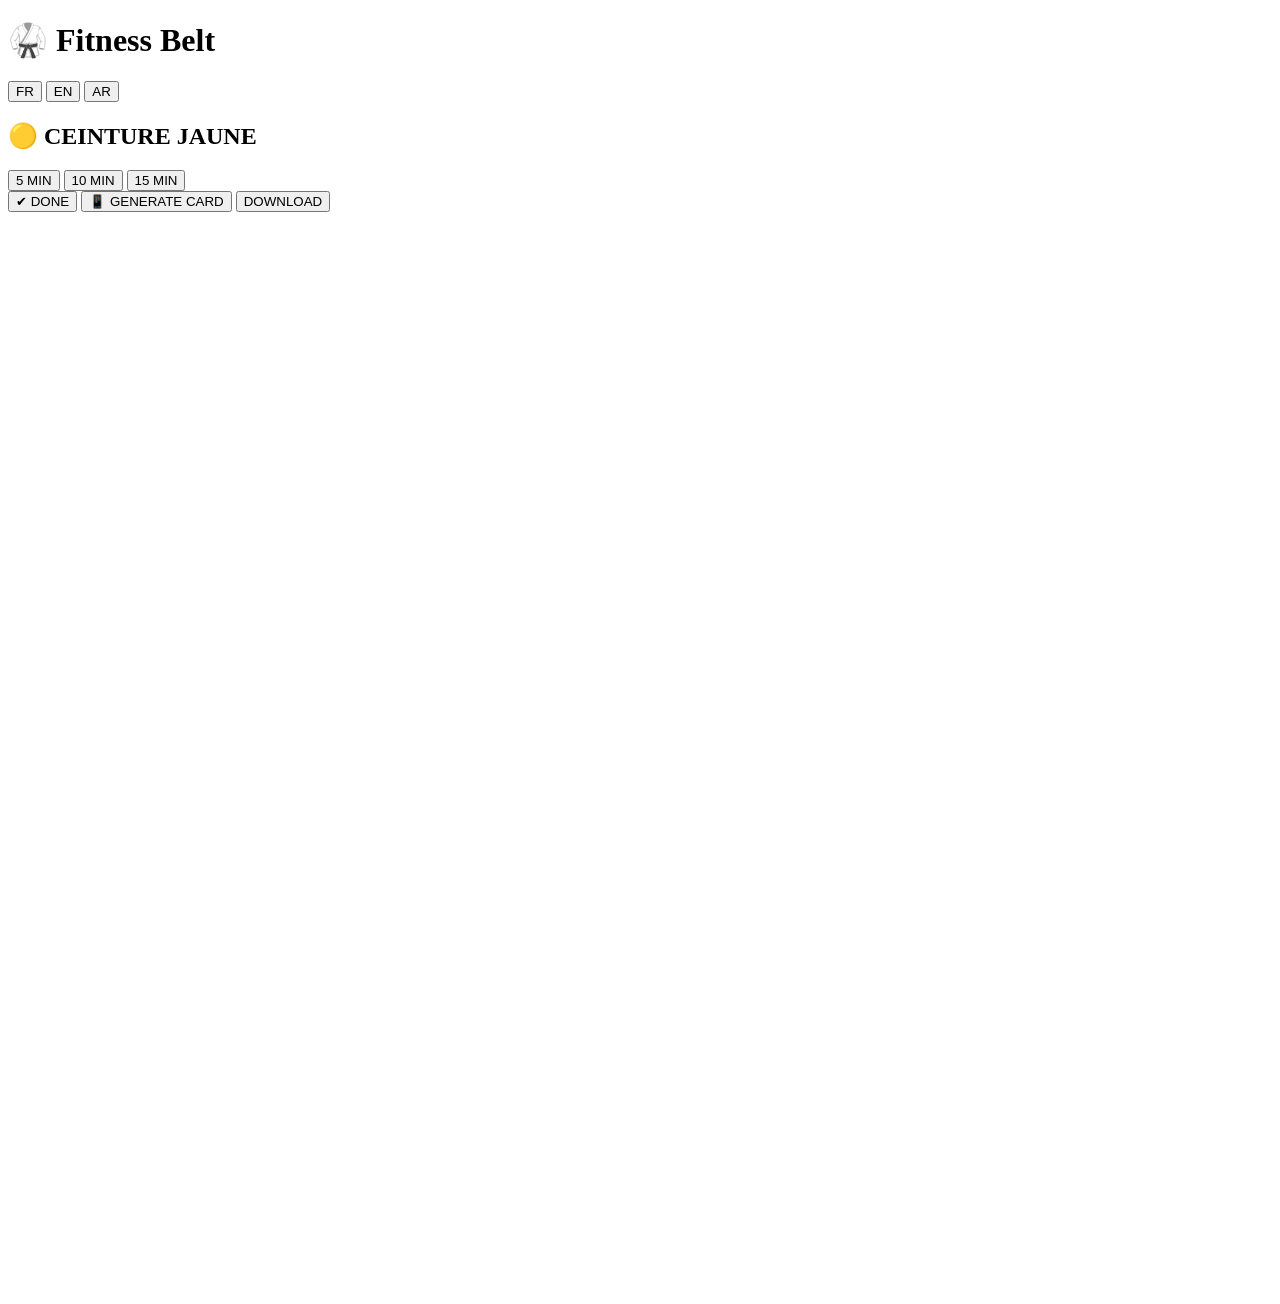
==== index.html @ e09534c6 "Create index.html" ====
<!DOCTYPE html>
<html lang="fr">
<head>
  <meta charset="UTF-8" />
  <meta name="viewport" content="width=device-width, initial-scale=1.0"/>
  <title>Fitness Belt</title>
  <link rel="stylesheet" href="style.css">
</head>

<body>

<div class="container">

  <div class="top">
    <h1 id="title">🥋 Fitness Belt</h1>

    <div class="lang">
      <button onclick="setLang('fr')">FR</button>
      <button onclick="setLang('en')">EN</button>
      <button onclick="setLang('ar')">AR</button>
    </div>
  </div>

  <div class="card">

    <h2 id="belt">🟡 CEINTURE JAUNE</h2>

    <div class="bar">
      <div id="progress"></div>
    </div>

    <p id="stats"></p>

  </div>

  <div class="workouts">

    <button onclick="workout(5)">5 MIN</button>
    <button onclick="workout(10)">10 MIN</button>
    <button onclick="workout(15)">15 MIN</button>

  </div>

  <button class="done" onclick="finishWorkout()">✔ DONE</button>

  <button onclick="generateCard()">📱 GENERATE CARD</button>
  <button onclick="downloadCard()">DOWNLOAD</button>

  <canvas id="card" width="1080" height="1080"></canvas>

</div>

<script src="script.js"></script>
</body>
</html>
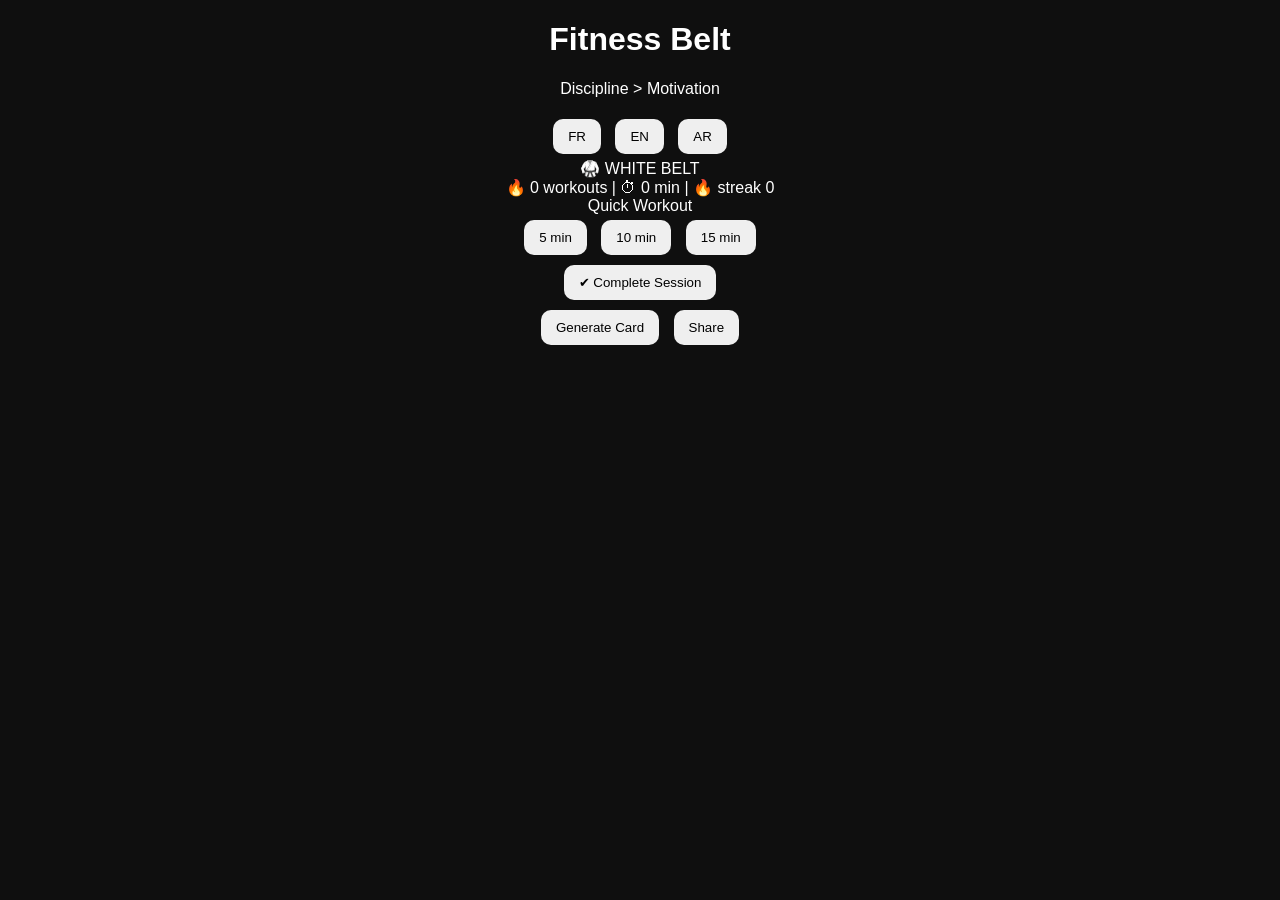
==== commit 55e662ec: "Update index.html" ====
--- a/index.html
+++ b/index.html
@@ -1,18 +1,22 @@
 <!DOCTYPE html>
 <html lang="fr">
 <head>
-  <meta charset="UTF-8" />
-  <meta name="viewport" content="width=device-width, initial-scale=1.0"/>
-  <title>Fitness Belt</title>
-  <link rel="stylesheet" href="style.css">
+<meta charset="UTF-8">
+<meta name="viewport" content="width=device-width, initial-scale=1.0">
+<title>Fitness Belt</title>
+<link rel="stylesheet" href="style.css">
 </head>
 
 <body>
 
-<div class="container">
+<div class="app">
 
-  <div class="top">
-    <h1 id="title">🥋 Fitness Belt</h1>
+  <!-- HEADER -->
+  <div class="header">
+    <div>
+      <h1>Fitness Belt</h1>
+      <p id="subtitle">Discipline > Motivation</p>
+    </div>
 
     <div class="lang">
       <button onclick="setLang('fr')">FR</button>
@@ -21,30 +25,42 @@
     </div>
   </div>
 
-  <div class="card">
+  <!-- BELT CARD -->
+  <div class="belt-card">
 
-    <h2 id="belt">🟡 CEINTURE JAUNE</h2>
+    <div class="belt-title" id="belt">
+      🟡 YELLOW BELT
+    </div>
 
-    <div class="bar">
+    <div class="progress-bar">
       <div id="progress"></div>
     </div>
 
-    <p id="stats"></p>
+    <div class="stats" id="stats">
+      0 workouts • 0 min • 0 streak
+    </div>
 
   </div>
 
-  <div class="workouts">
+  <!-- WORKOUT SELECT -->
+  <div class="section-title">Quick Workout</div>
 
-    <button onclick="workout(5)">5 MIN</button>
-    <button onclick="workout(10)">10 MIN</button>
-    <button onclick="workout(15)">15 MIN</button>
-
+  <div class="grid">
+    <button onclick="workout(5)">5 min</button>
+    <button onclick="workout(10)">10 min</button>
+    <button onclick="workout(15)">15 min</button>
   </div>
 
-  <button class="done" onclick="finishWorkout()">✔ DONE</button>
+  <!-- ACTION -->
+  <button class="primary" onclick="finishWorkout()">
+    ✔ Complete Session
+  </button>
 
-  <button onclick="generateCard()">📱 GENERATE CARD</button>
-  <button onclick="downloadCard()">DOWNLOAD</button>
+  <!-- SHARE -->
+  <div class="share">
+    <button onclick="generateCard()">Generate Card</button>
+    <button onclick="downloadCard()">Share</button>
+  </div>
 
   <canvas id="card" width="1080" height="1080"></canvas>
 
--- a/style.css
+++ b/style.css
@@ -0,0 +1,61 @@
+body {
+  margin: 0;
+  font-family: Arial;
+  background: #0f0f0f;
+  color: white;
+  text-align: center;
+}
+
+.container {
+  padding: 20px;
+}
+
+.top {
+  display: flex;
+  justify-content: space-between;
+  align-items: center;
+}
+
+button {
+  padding: 10px 15px;
+  margin: 5px;
+  border: none;
+  border-radius: 10px;
+  cursor: pointer;
+}
+
+.workouts button {
+  background: #222;
+  color: white;
+}
+
+.done {
+  background: green;
+  color: white;
+  font-size: 18px;
+}
+
+.card {
+  background: #1a1a1a;
+  padding: 20px;
+  border-radius: 15px;
+  margin: 20px 0;
+}
+
+.bar {
+  width: 100%;
+  height: 20px;
+  background: #333;
+  border-radius: 10px;
+  overflow: hidden;
+}
+
+#progress {
+  height: 100%;
+  width: 30%;
+  background: orange;
+}
+
+canvas {
+  display: none;
+}
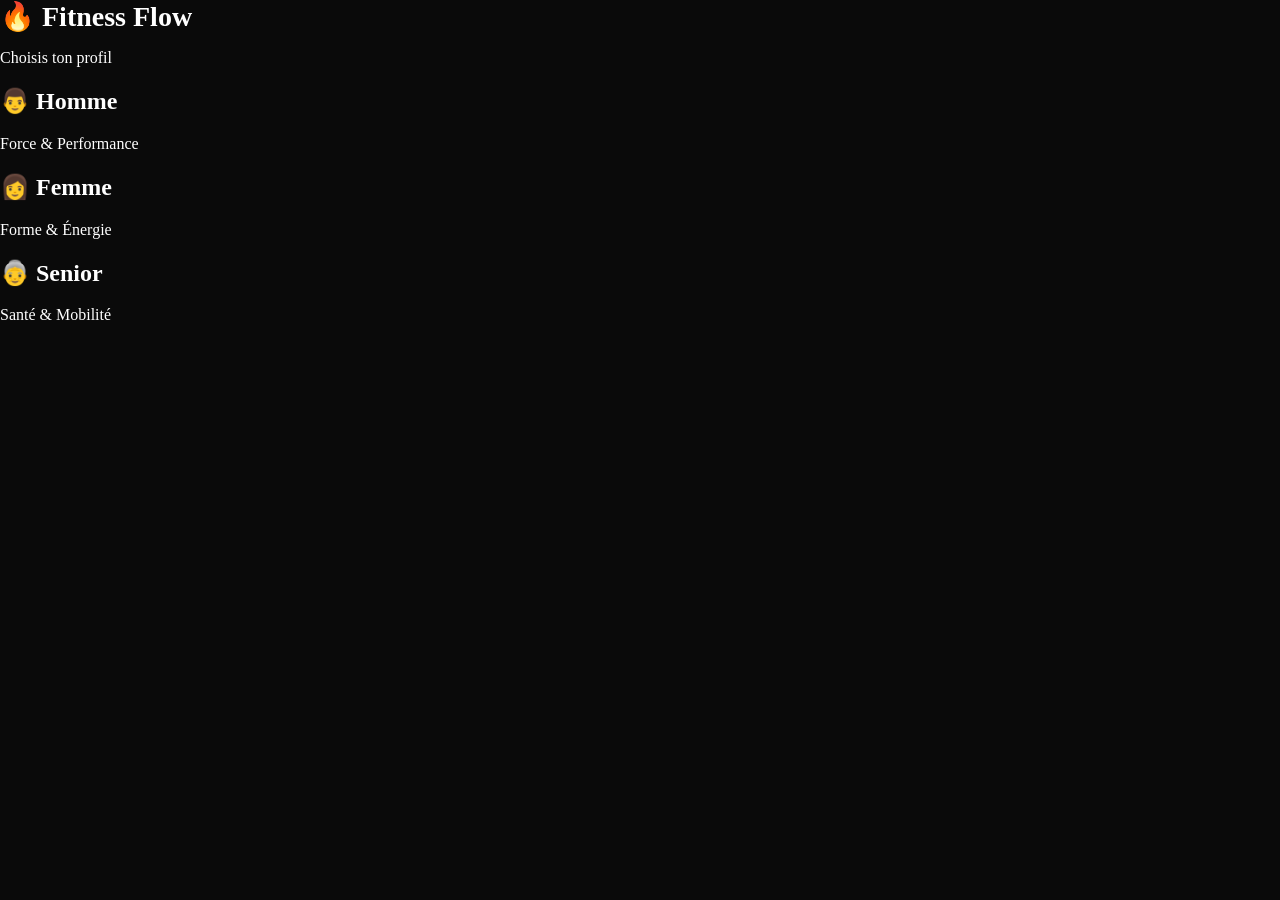
==== commit 0da07a48: "Update index.html" ====
--- a/index.html
+++ b/index.html
@@ -1,68 +1,37 @@
 <!DOCTYPE html>
 <html lang="fr">
 <head>
-<meta charset="UTF-8">
-<meta name="viewport" content="width=device-width, initial-scale=1.0">
-<title>Fitness Belt</title>
-<link rel="stylesheet" href="style.css">
+  <meta charset="UTF-8" />
+  <meta name="viewport" content="width=device-width, initial-scale=1.0"/>
+  <title>Fitness Flow</title>
+  <link rel="stylesheet" href="style.css">
 </head>
 
 <body>
 
-<div class="app">
+<div class="container">
 
-  <!-- HEADER -->
-  <div class="header">
-    <div>
-      <h1>Fitness Belt</h1>
-      <p id="subtitle">Discipline > Motivation</p>
+  <h1>🔥 Fitness Flow</h1>
+  <p class="subtitle">Choisis ton profil</p>
+
+  <div class="cards">
+
+    <div class="card" onclick="selectProfile('male')">
+      <h2>👨 Homme</h2>
+      <p>Force & Performance</p>
     </div>
 
-    <div class="lang">
-      <button onclick="setLang('fr')">FR</button>
-      <button onclick="setLang('en')">EN</button>
-      <button onclick="setLang('ar')">AR</button>
-    </div>
-  </div>
-
-  <!-- BELT CARD -->
-  <div class="belt-card">
-
-    <div class="belt-title" id="belt">
-      🟡 YELLOW BELT
+    <div class="card" onclick="selectProfile('female')">
+      <h2>👩 Femme</h2>
+      <p>Forme & Énergie</p>
     </div>
 
-    <div class="progress-bar">
-      <div id="progress"></div>
-    </div>
-
-    <div class="stats" id="stats">
-      0 workouts • 0 min • 0 streak
+    <div class="card" onclick="selectProfile('senior')">
+      <h2>👵 Senior</h2>
+      <p>Santé & Mobilité</p>
     </div>
 
   </div>
-
-  <!-- WORKOUT SELECT -->
-  <div class="section-title">Quick Workout</div>
-
-  <div class="grid">
-    <button onclick="workout(5)">5 min</button>
-    <button onclick="workout(10)">10 min</button>
-    <button onclick="workout(15)">15 min</button>
-  </div>
-
-  <!-- ACTION -->
-  <button class="primary" onclick="finishWorkout()">
-    ✔ Complete Session
-  </button>
-
-  <!-- SHARE -->
-  <div class="share">
-    <button onclick="generateCard()">Generate Card</button>
-    <button onclick="downloadCard()">Share</button>
-  </div>
-
-  <canvas id="card" width="1080" height="1080"></canvas>
 
 </div>
 
--- a/style.css
+++ b/style.css
@@ -1,59 +1,116 @@
 body {
   margin: 0;
-  font-family: Arial;
-  background: #0f0f0f;
+  font-family: -apple-system, BlinkMacSystemFont, "Segoe UI";
+  background: #0a0a0a;
   color: white;
-  text-align: center;
 }
 
-.container {
+.app {
+  max-width: 420px;
+  margin: auto;
   padding: 20px;
 }
 
-.top {
+/* HEADER */
+.header {
   display: flex;
   justify-content: space-between;
   align-items: center;
+  margin-bottom: 20px;
 }
 
-button {
-  padding: 10px 15px;
-  margin: 5px;
-  border: none;
-  border-radius: 10px;
-  cursor: pointer;
+h1 {
+  font-size: 28px;
+  margin: 0;
 }
 
-.workouts button {
-  background: #222;
-  color: white;
+#subtitle {
+  opacity: 0.6;
+  font-size: 12px;
 }
 
-.done {
-  background: green;
-  color: white;
-  font-size: 18px;
+/* BELT CARD */
+.belt-card {
+  background: rgba(255,255,255,0.05);
+  border: 1px solid rgba(255,255,255,0.08);
+  backdrop-filter: blur(20px);
+  border-radius: 20px;
+  padding: 20px;
+  margin-bottom: 20px;
 }
 
-.card {
-  background: #1a1a1a;
-  padding: 20px;
-  border-radius: 15px;
-  margin: 20px 0;
+.belt-title {
+  font-size: 22px;
+  font-weight: 600;
+  margin-bottom: 15px;
 }
 
-.bar {
+/* PROGRESS */
+.progress-bar {
   width: 100%;
-  height: 20px;
-  background: #333;
+  height: 6px;
+  background: rgba(255,255,255,0.1);
   border-radius: 10px;
   overflow: hidden;
+  margin-bottom: 10px;
 }
 
 #progress {
   height: 100%;
   width: 30%;
-  background: orange;
+  background: linear-gradient(90deg, #ff8c00, #ffb347);
+}
+
+/* STATS */
+.stats {
+  font-size: 13px;
+  opacity: 0.7;
+}
+
+/* SECTIONS */
+.section-title {
+  font-size: 14px;
+  opacity: 0.6;
+  margin: 20px 0 10px;
+}
+
+/* GRID BUTTONS */
+.grid {
+  display: grid;
+  grid-template-columns: repeat(3, 1fr);
+  gap: 10px;
+}
+
+button {
+  padding: 12px;
+  border-radius: 12px;
+  border: none;
+  background: rgba(255,255,255,0.06);
+  color: white;
+  font-size: 14px;
+  cursor: pointer;
+  transition: 0.2s;
+}
+
+button:hover {
+  transform: scale(1.05);
+  background: rgba(255,255,255,0.12);
+}
+
+/* PRIMARY BUTTON */
+.primary {
+  width: 100%;
+  margin-top: 15px;
+  background: linear-gradient(90deg, #ff8c00, #ffb347);
+  color: black;
+  font-weight: bold;
+}
+
+/* SHARE */
+.share {
+  display: flex;
+  gap: 10px;
+  margin-top: 15px;
 }
 
 canvas {
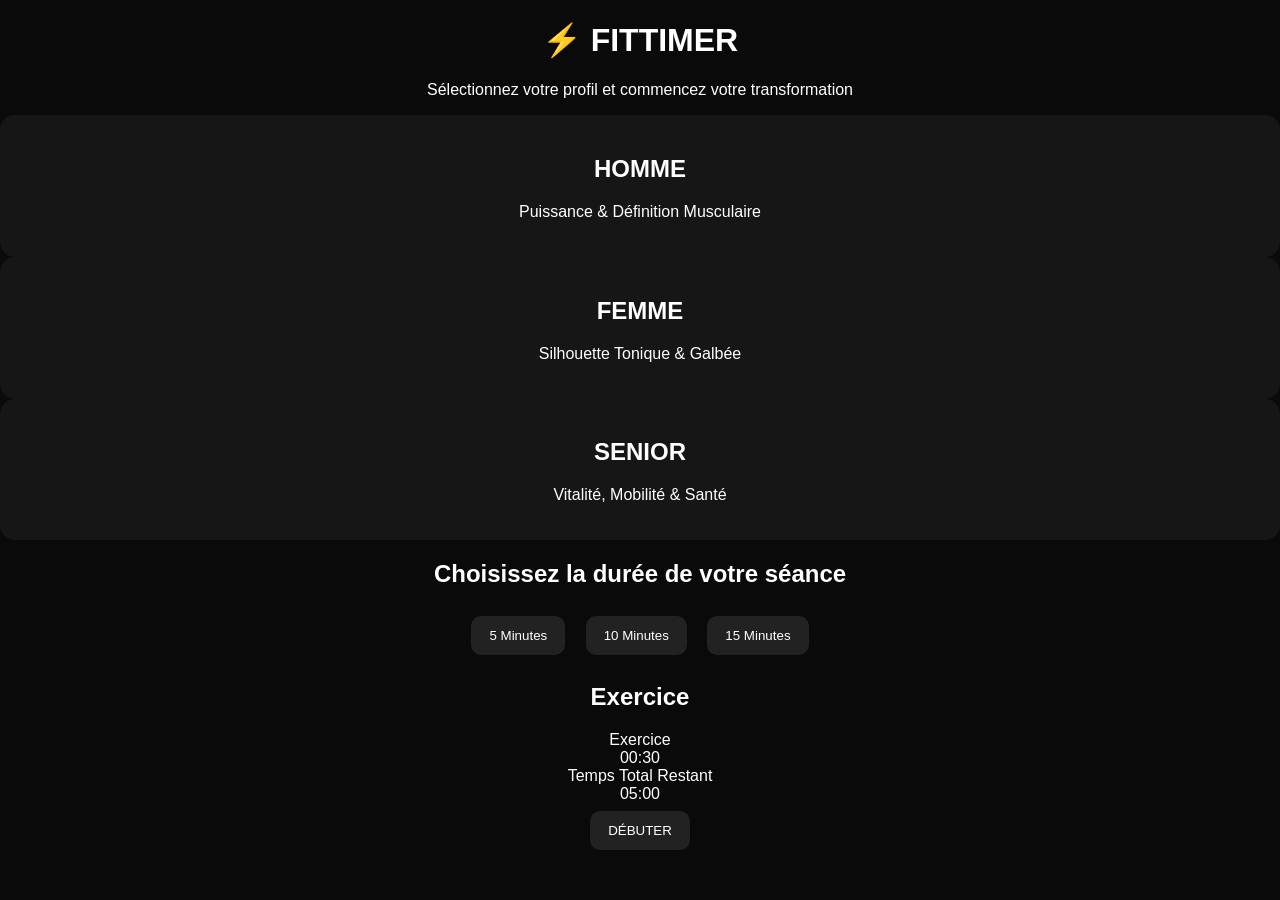
==== commit ec8293bb: "Update index.html" ====
--- a/index.html
+++ b/index.html
@@ -1,40 +1,68 @@
 <!DOCTYPE html>
 <html lang="fr">
 <head>
-  <meta charset="UTF-8" />
-  <meta name="viewport" content="width=device-width, initial-scale=1.0"/>
-  <title>Fitness Flow</title>
-  <link rel="stylesheet" href="style.css">
+    <meta charset="UTF-8">
+    <meta name="viewport" content="width=device-width, initial-scale=1.0">
+    <title>⚡ FitTimer - Entraînement Rapide</title>
+    <link rel="stylesheet" href="style.css">
 </head>
-
 <body>
 
-<div class="container">
+    <header>
+        <h1>⚡ FIT<span>TIMER</span></h1>
+        <p>Sélectionnez votre profil et commencez votre transformation</p>
+    </header>
 
-  <h1>🔥 Fitness Flow</h1>
-  <p class="subtitle">Choisis ton profil</p>
+    <main class="welcome-container">
+        <div class="card" onclick="selectProfile('homme')">
+            <div class="card-image" style="background-image: url('https://images.unsplash.com/photo-1581009146145-b5ef050c2e1e?q=80&w=600&auto=format&fit=crop');"></div>
+            <div class="card-content">
+                <h2>HOMME</h2>
+                <p>Puissance & Définition Musculaire</p>
+            </div>
+        </div>
 
-  <div class="cards">
+        <div class="card" onclick="selectProfile('femme')">
+            <div class="card-image" style="background-image: url('https://images.unsplash.com/photo-1517838277536-f5f99be501cd?q=80&w=600&auto=format&fit=crop');"></div>
+            <div class="card-content">
+                <h2>FEMME</h2>
+                <p>Silhouette Tonique & Galbée</p>
+            </div>
+        </div>
 
-    <div class="card" onclick="selectProfile('male')">
-      <h2>👨 Homme</h2>
-      <p>Force & Performance</p>
-    </div>
+        <div class="card" onclick="selectProfile('senior')">
+            <div class="card-image" style="background-image: url('https://images.unsplash.com/photo-1571019613454-1cb2f99b2d8b?q=80&w=600&auto=format&fit=crop');"></div>
+            <div class="card-content">
+                <h2>SENIOR</h2>
+                <p>Vitalité, Mobilité & Santé</p>
+            </div>
+        </div>
+    </main>
 
-    <div class="card" onclick="selectProfile('female')">
-      <h2>👩 Femme</h2>
-      <p>Forme & Énergie</p>
-    </div>
+    <section id="duration-selection" class="hidden">
+        <h2>Choisissez la durée de votre séance</h2>
+        <div class="duration-buttons">
+            <button onclick="selectDuration(5)">5 Minutes</button>
+            <button onclick="selectDuration(10)">10 Minutes</button>
+            <button onclick="selectDuration(15)">15 Minutes</button>
+        </div>
+    </section>
 
-    <div class="card" onclick="selectProfile('senior')">
-      <h2>👵 Senior</h2>
-      <p>Santé & Mobilité</p>
-    </div>
+    <section id="workout-session" class="hidden">
+        <h2 id="current-exercise-name">Exercice</h2>
+        <div class="timers-container">
+            <div class="timer-box">
+                <span class="timer-label">Exercice</span>
+                <div id="exercise-timer" class="timer-display">00:30</div>
+            </div>
+            <div class="timer-box-total">
+                <span class="timer-label">Temps Total Restant</span>
+                <div id="total-timer" class="timer-display-total">05:00</div>
+            </div>
+        </div>
+        <button id="start-btn" onclick="startWorkout()">DÉBUTER</button>
+    </section>
 
-  </div>
-
-</div>
-
-<script src="script.js"></script>
+    <script src="script.js"></script>
 </body>
 </html>
--- a/style.css
+++ b/style.css
@@ -1,118 +1,58 @@
 body {
   margin: 0;
-  font-family: -apple-system, BlinkMacSystemFont, "Segoe UI";
+  font-family: Arial, sans-serif;
   background: #0a0a0a;
   color: white;
+  text-align: center;
 }
 
-.app {
-  max-width: 420px;
-  margin: auto;
+.container {
   padding: 20px;
 }
 
-/* HEADER */
-.header {
-  display: flex;
-  justify-content: space-between;
-  align-items: center;
-  margin-bottom: 20px;
+.subtitle {
+  opacity: 0.6;
 }
 
-h1 {
-  font-size: 28px;
-  margin: 0;
+.cards {
+  display: flex;
+  flex-direction: column;
+  gap: 15px;
+  margin-top: 30px;
 }
 
-#subtitle {
-  opacity: 0.6;
-  font-size: 12px;
-}
-
-/* BELT CARD */
-.belt-card {
+.card {
   background: rgba(255,255,255,0.05);
-  border: 1px solid rgba(255,255,255,0.08);
-  backdrop-filter: blur(20px);
-  border-radius: 20px;
   padding: 20px;
-  margin-bottom: 20px;
-}
-
-.belt-title {
-  font-size: 22px;
-  font-weight: 600;
-  margin-bottom: 15px;
-}
-
-/* PROGRESS */
-.progress-bar {
-  width: 100%;
-  height: 6px;
-  background: rgba(255,255,255,0.1);
-  border-radius: 10px;
-  overflow: hidden;
-  margin-bottom: 10px;
-}
-
-#progress {
-  height: 100%;
-  width: 30%;
-  background: linear-gradient(90deg, #ff8c00, #ffb347);
-}
-
-/* STATS */
-.stats {
-  font-size: 13px;
-  opacity: 0.7;
-}
-
-/* SECTIONS */
-.section-title {
-  font-size: 14px;
-  opacity: 0.6;
-  margin: 20px 0 10px;
-}
-
-/* GRID BUTTONS */
-.grid {
-  display: grid;
-  grid-template-columns: repeat(3, 1fr);
-  gap: 10px;
-}
-
-button {
-  padding: 12px;
-  border-radius: 12px;
-  border: none;
-  background: rgba(255,255,255,0.06);
-  color: white;
-  font-size: 14px;
+  border-radius: 15px;
   cursor: pointer;
   transition: 0.2s;
 }
 
-button:hover {
-  transform: scale(1.05);
-  background: rgba(255,255,255,0.12);
+.card:hover {
+  transform: scale(1.03);
+  background: rgba(255,255,255,0.1);
 }
 
-/* PRIMARY BUTTON */
-.primary {
-  width: 100%;
-  margin-top: 15px;
-  background: linear-gradient(90deg, #ff8c00, #ffb347);
-  color: black;
-  font-weight: bold;
+button {
+  padding: 12px 18px;
+  margin: 8px;
+  border: none;
+  border-radius: 10px;
+  background: #222;
+  color: white;
+  cursor: pointer;
 }
 
-/* SHARE */
-.share {
-  display: flex;
-  gap: 10px;
-  margin-top: 15px;
+button:hover {
+  background: #333;
 }
 
-canvas {
-  display: none;
+.workout {
+  margin-top: 20px;
 }
+
+.timers {
+  margin: 20px 0;
+  font-size: 18px;
+}
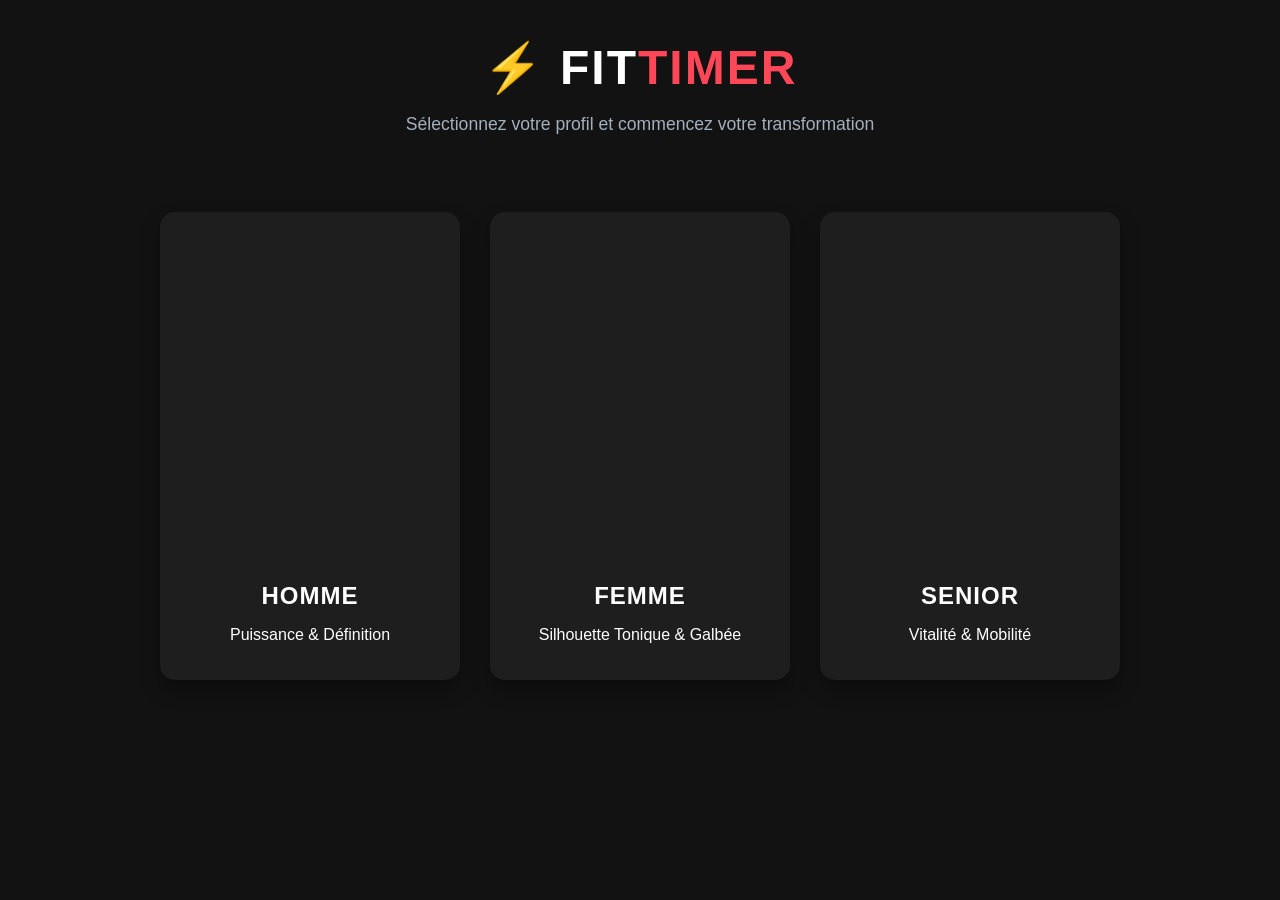
==== commit c6836697: "Update index.html" ====
--- a/index.html
+++ b/index.html
@@ -8,22 +8,26 @@
 </head>
 <body>
 
-    <header>
+    <header id="site-header">
         <h1>⚡ FIT<span>TIMER</span></h1>
         <p>Sélectionnez votre profil et commencez votre transformation</p>
     </header>
 
-    <main class="welcome-container">
+    <main class="welcome-container" id="profile-selection">
         <div class="card" onclick="selectProfile('homme')">
-            <div class="card-image" style="background-image: url('https://images.unsplash.com/photo-1581009146145-b5ef050c2e1e?q=80&w=600&auto=format&fit=crop');"></div>
+            <div class="card-image homme-anim">
+                <div class="avatar-glow"></div>
+            </div>
             <div class="card-content">
                 <h2>HOMME</h2>
-                <p>Puissance & Définition Musculaire</p>
+                <p>Puissance & Définition</p>
             </div>
         </div>
 
         <div class="card" onclick="selectProfile('femme')">
-            <div class="card-image" style="background-image: url('https://images.unsplash.com/photo-1517838277536-f5f99be501cd?q=80&w=600&auto=format&fit=crop');"></div>
+            <div class="card-image femme-anim">
+                <div class="avatar-glow"></div>
+            </div>
             <div class="card-content">
                 <h2>FEMME</h2>
                 <p>Silhouette Tonique & Galbée</p>
@@ -31,32 +35,46 @@
         </div>
 
         <div class="card" onclick="selectProfile('senior')">
-            <div class="card-image" style="background-image: url('https://images.unsplash.com/photo-1571019613454-1cb2f99b2d8b?q=80&w=600&auto=format&fit=crop');"></div>
+            <div class="card-image senior-anim">
+                <div class="avatar-glow"></div>
+            </div>
             <div class="card-content">
                 <h2>SENIOR</h2>
-                <p>Vitalité, Mobilité & Santé</p>
+                <p>Vitalité & Mobilité</p>
             </div>
         </div>
     </main>
 
     <section id="duration-selection" class="hidden">
-        <h2>Choisissez la durée de votre séance</h2>
+        <button class="back-btn" onclick="resetToHome()">⬅ Retour</button>
+        <h2>Choisissez votre durée</h2>
         <div class="duration-buttons">
             <button onclick="selectDuration(5)">5 Minutes</button>
             <button onclick="selectDuration(10)">10 Minutes</button>
             <button onclick="selectDuration(15)">15 Minutes</button>
         </div>
+        
+        <h3>Aperçu du programme :</h3>
+        <div id="exercises-preview-list" class="preview-grid"></div>
     </section>
 
     <section id="workout-session" class="hidden">
+        <button class="quit-btn" onclick="confirmQuit()">✖ Quitter l'entraînement</button>
+        
         <h2 id="current-exercise-name">Exercice</h2>
+        
+        <div class="exercise-animation-container">
+            <div id="exercise-visual" class="animation-placeholder">
+                </div>
+        </div>
+
         <div class="timers-container">
             <div class="timer-box">
-                <span class="timer-label">Exercice</span>
+                <span class="timer-label">Exercice en cours</span>
                 <div id="exercise-timer" class="timer-display">00:30</div>
             </div>
             <div class="timer-box-total">
-                <span class="timer-label">Temps Total Restant</span>
+                <span class="timer-label">Temps total restant</span>
                 <div id="total-timer" class="timer-display-total">05:00</div>
             </div>
         </div>
--- a/style.css
+++ b/style.css
@@ -1,58 +1,140 @@
-body {
-  margin: 0;
-  font-family: Arial, sans-serif;
-  background: #0a0a0a;
-  color: white;
-  text-align: center;
+:root {
+    --bg-color: #121212;
+    --card-bg: #1e1e1e;
+    --accent-color: #ff4757;
+    --text-color: #ffffff;
+    --text-secondary: #a4b0be;
 }
 
-.container {
-  padding: 20px;
+body {
+    margin: 0;
+    font-family: 'Segoe UI', Tahoma, Geneva, Verdana, sans-serif;
+    background-color: var(--bg-color);
+    color: var(--text-color);
+    text-align: center;
 }
 
-.subtitle {
-  opacity: 0.6;
+header {
+    padding: 40px 20px;
 }
 
-.cards {
-  display: flex;
-  flex-direction: column;
-  gap: 15px;
-  margin-top: 30px;
+header h1 {
+    font-size: 3rem;
+    margin: 0;
+    letter-spacing: 2px;
 }
 
+header h1 span {
+    color: var(--accent-color);
+}
+
+header p {
+    color: var(--text-secondary);
+    font-size: 1.1rem;
+}
+
+/* Grille des profils */
+.welcome-container {
+    display: flex;
+    justify-content: center;
+    gap: 30px;
+    flex-wrap: wrap;
+    padding: 20px;
+    max-width: 1200px;
+    margin: 0 auto;
+}
+
+/* Style des Cartes */
 .card {
-  background: rgba(255,255,255,0.05);
-  padding: 20px;
-  border-radius: 15px;
-  cursor: pointer;
-  transition: 0.2s;
+    background-color: var(--card-bg);
+    border-radius: 15px;
+    overflow: hidden;
+    width: 300px;
+    cursor: pointer;
+    transition: transform 0.3s ease, box-shadow 0.3s ease;
+    box-shadow: 0 10px 20px rgba(0,0,0,0.3);
 }
 
 .card:hover {
-  transform: scale(1.03);
-  background: rgba(255,255,255,0.1);
+    transform: translateY(-10px);
+    box-shadow: 0 15px 30px rgba(255, 71, 87, 0.2);
 }
 
-button {
-  padding: 12px 18px;
-  margin: 8px;
-  border: none;
-  border-radius: 10px;
-  background: #222;
-  color: white;
-  cursor: pointer;
+.card-image {
+    height: 350px;
+    background-size: cover;
+    background-position: center;
+    transition: transform 0.5s ease;
 }
 
-button:hover {
-  background: #333;
+.card:hover .card-image {
+    transform: scale(1.05);
 }
 
-.workout {
-  margin-top: 20px;
+.card-content {
+    padding: 20px;
 }
 
-.timers {
-  margin: 20px 0;
-  font-size: 18px;
+.card-content h2 {
+    margin: 0 0 10px 0;
+    letter-spacing: 1px;
 }
+
+/* Classes Utilitaires */
+.hidden {
+    display: none !important;
+}
+
+/* Sections de transition */
+#duration-selection, #workout-session {
+    margin-top: 50px;
+    padding: 40px;
+    animation: fadeIn 0.5s ease forwards;
+}
+
+.duration-buttons button, #start-btn {
+    background-color: var(--accent-color);
+    color: white;
+    border: none;
+    padding: 15px 40px;
+    font-size: 1.2rem;
+    font-weight: bold;
+    border-radius: 30px;
+    margin: 10px;
+    cursor: pointer;
+    transition: transform 0.2s;
+}
+
+.duration-buttons button:hover, #start-btn:hover {
+    transform: scale(1.05);
+}
+
+/* Chronomètres */
+.timers-container {
+    display: flex;
+    justify-content: center;
+    gap: 50px;
+    margin: 30px 0;
+}
+
+.timer-box {
+    font-size: 3rem;
+    font-weight: bold;
+}
+
+.timer-box-total {
+    font-size: 2rem;
+    color: var(--text-secondary);
+}
+
+.timer-label {
+    display: block;
+    font-size: 1rem;
+    text-transform: uppercase;
+    color: var(--text-secondary);
+}
+
+@keyframes fadeIn {
+    from { opacity: 0; transform: translateY(20px); }
+    to { opacity: 1; transform: translateY(0); }
+}
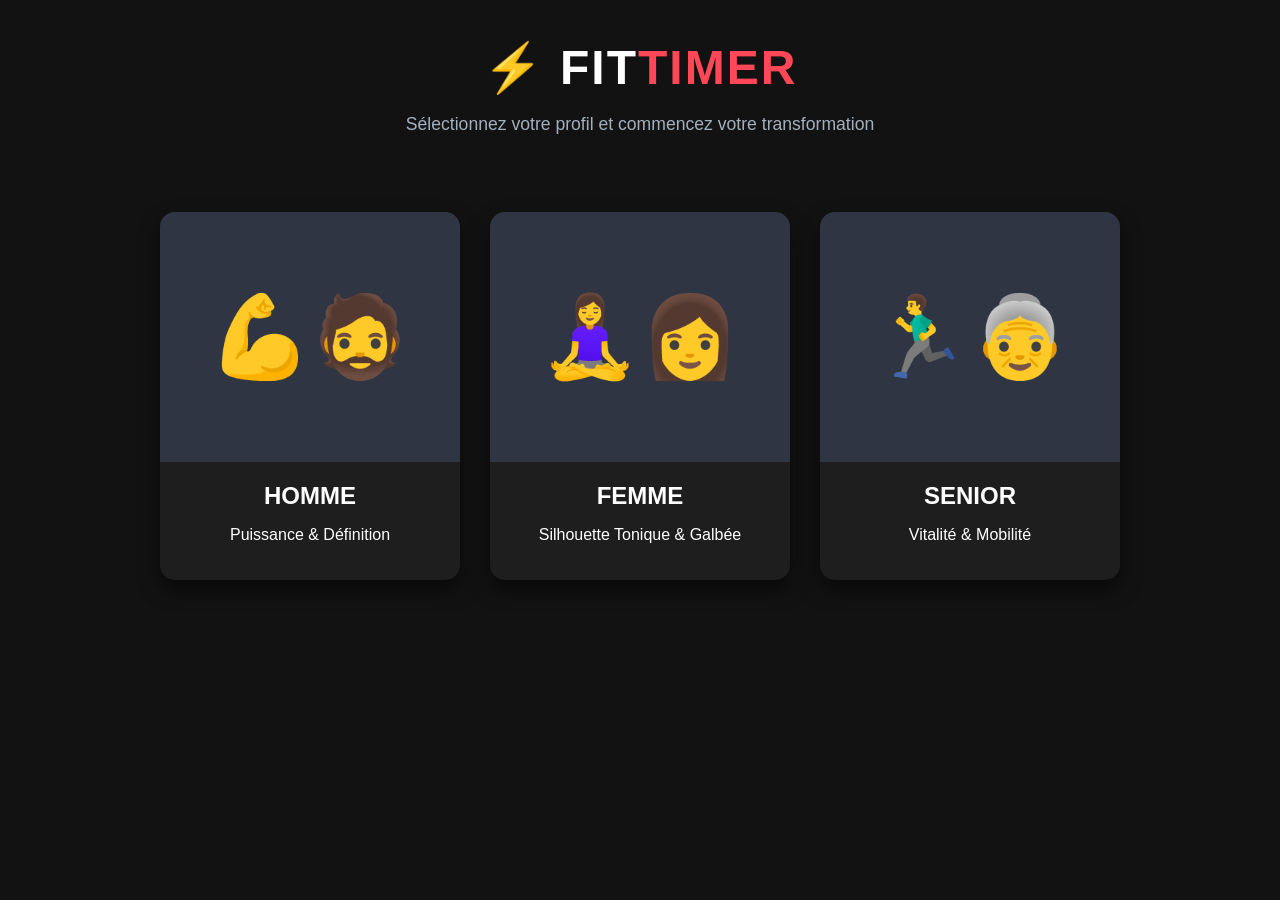
==== commit 40f10586: "Update index.html" ====
--- a/index.html
+++ b/index.html
@@ -15,9 +15,7 @@
 
     <main class="welcome-container" id="profile-selection">
         <div class="card" onclick="selectProfile('homme')">
-            <div class="card-image homme-anim">
-                <div class="avatar-glow"></div>
-            </div>
+            <div class="card-image homme-anim"></div>
             <div class="card-content">
                 <h2>HOMME</h2>
                 <p>Puissance & Définition</p>
@@ -25,9 +23,7 @@
         </div>
 
         <div class="card" onclick="selectProfile('femme')">
-            <div class="card-image femme-anim">
-                <div class="avatar-glow"></div>
-            </div>
+            <div class="card-image femme-anim"></div>
             <div class="card-content">
                 <h2>FEMME</h2>
                 <p>Silhouette Tonique & Galbée</p>
@@ -35,9 +31,7 @@
         </div>
 
         <div class="card" onclick="selectProfile('senior')">
-            <div class="card-image senior-anim">
-                <div class="avatar-glow"></div>
-            </div>
+            <div class="card-image senior-anim"></div>
             <div class="card-content">
                 <h2>SENIOR</h2>
                 <p>Vitalité & Mobilité</p>
@@ -47,15 +41,17 @@
 
     <section id="duration-selection" class="hidden">
         <button class="back-btn" onclick="resetToHome()">⬅ Retour</button>
-        <h2>Choisissez votre durée</h2>
+        <h2>Choisissez la durée de votre séance</h2>
         <div class="duration-buttons">
             <button onclick="selectDuration(5)">5 Minutes</button>
             <button onclick="selectDuration(10)">10 Minutes</button>
             <button onclick="selectDuration(15)">15 Minutes</button>
         </div>
         
-        <h3>Aperçu du programme :</h3>
-        <div id="exercises-preview-list" class="preview-grid"></div>
+        <div class="preview-section">
+            <h3>Aperçu de votre séance</h3>
+            <div id="exercises-preview-list" class="preview-grid"></div>
+        </div>
     </section>
 
     <section id="workout-session" class="hidden">
@@ -64,20 +60,20 @@
         <h2 id="current-exercise-name">Exercice</h2>
         
         <div class="exercise-animation-container">
-            <div id="exercise-visual" class="animation-placeholder">
-                </div>
+            <div id="exercise-visual" class="animation-placeholder"></div>
         </div>
 
         <div class="timers-container">
             <div class="timer-box">
                 <span class="timer-label">Exercice en cours</span>
-                <div id="exercise-timer" class="timer-display">00:30</div>
+                <div id="exercise-timer" class="timer-display">00:00</div>
             </div>
             <div class="timer-box-total">
                 <span class="timer-label">Temps total restant</span>
-                <div id="total-timer" class="timer-display-total">05:00</div>
+                <div id="total-timer" class="timer-display-total">00:00</div>
             </div>
         </div>
+        
         <button id="start-btn" onclick="startWorkout()">DÉBUTER</button>
     </section>
 
--- a/style.css
+++ b/style.css
@@ -6,11 +6,13 @@
     --text-secondary: #a4b0be;
 }
 
-body {
+/* Réinitialisation de base pour forcer le thème sombre */
+html, body {
+    background-color: var(--bg-color) !important;
+    color: var(--text-color) !important;
     margin: 0;
+    padding: 0;
     font-family: 'Segoe UI', Tahoma, Geneva, Verdana, sans-serif;
-    background-color: var(--bg-color);
-    color: var(--text-color);
     text-align: center;
 }
 
@@ -22,6 +24,7 @@
     font-size: 3rem;
     margin: 0;
     letter-spacing: 2px;
+    color: white;
 }
 
 header h1 span {
@@ -33,7 +36,7 @@
     font-size: 1.1rem;
 }
 
-/* Grille des profils */
+/* Grille des profils d'accueil */
 .welcome-container {
     display: flex;
     justify-content: center;
@@ -52,23 +55,35 @@
     width: 300px;
     cursor: pointer;
     transition: transform 0.3s ease, box-shadow 0.3s ease;
-    box-shadow: 0 10px 20px rgba(0,0,0,0.3);
+    box-shadow: 0 10px 20px rgba(0,0,0,0.5);
 }
 
 .card:hover {
     transform: translateY(-10px);
-    box-shadow: 0 15px 30px rgba(255, 71, 87, 0.2);
+    box-shadow: 0 15px 30px rgba(255, 71, 87, 0.3);
 }
 
+/* Fausses animations pour remplacer les photos (Sécurisé juridiquement) */
 .card-image {
-    height: 350px;
-    background-size: cover;
-    background-position: center;
-    transition: transform 0.5s ease;
+    height: 250px;
+    background-color: #2f3542;
+    position: relative;
+    overflow: hidden;
+    display: flex;
+    align-items: center;
+    justify-content: center;
 }
 
-.card:hover .card-image {
-    transform: scale(1.05);
+.homme-anim::before { content: "💪🧔"; font-size: 5rem; }
+.femme-anim::before { content: "🧘‍♀️👩"; font-size: 5rem; }
+.senior-anim::before { content: "🏃‍♂️👵"; font-size: 5rem; }
+
+.avatar-glow {
+    position: absolute;
+    width: 120px;
+    height: 120px;
+    background: radial-gradient(circle, rgba(255,71,87,0.2) 0%, rgba(0,0,0,0) 70%);
+    animation: pulse 2s infinite;
 }
 
 .card-content {
@@ -77,19 +92,31 @@
 
 .card-content h2 {
     margin: 0 0 10px 0;
-    letter-spacing: 1px;
+    color: white;
 }
 
-/* Classes Utilitaires */
+/* LA CLASSE CRITIQUE : Cache les sections qui ne doivent pas être vues au début */
 .hidden {
     display: none !important;
 }
 
-/* Sections de transition */
+/* Boutons de navigation */
+.back-btn, .quit-btn {
+    background: #2f3542;
+    color: white;
+    border: 1px solid #57606f;
+    padding: 12px 24px;
+    border-radius: 25px;
+    cursor: pointer;
+    margin-bottom: 20px;
+    font-weight: bold;
+}
+.quit-btn { background: #ff4757; border: none; }
+
+/* Sélections de durée */
 #duration-selection, #workout-session {
-    margin-top: 50px;
-    padding: 40px;
-    animation: fadeIn 0.5s ease forwards;
+    margin-top: 30px;
+    padding: 20px;
 }
 
 .duration-buttons button, #start-btn {
@@ -109,32 +136,56 @@
     transform: scale(1.05);
 }
 
-/* Chronomètres */
-.timers-container {
+/* Grille d'aperçu des exercices */
+.preview-grid {
     display: flex;
     justify-content: center;
-    gap: 50px;
-    margin: 30px 0;
+    gap: 15px;
+    flex-wrap: wrap;
+    margin: 30px auto;
+    max-width: 800px;
+}
+.preview-item {
+    background: var(--card-bg);
+    padding: 15px;
+    border-radius: 10px;
+    border-left: 4px solid var(--accent-color);
+    min-width: 150px;
+    color: white;
 }
 
-.timer-box {
-    font-size: 3rem;
-    font-weight: bold;
+/* Zone d'animation stylisée */
+.exercise-animation-container {
+    width: 200px;
+    height: 200px;
+    margin: 20px auto;
+    background: var(--card-bg);
+    border-radius: 50%;
+    display: flex;
+    align-items: center;
+    justify-content: center;
+    border: 3px solid var(--accent-color);
+    box-shadow: 0 0 20px rgba(255, 71, 87, 0.3);
 }
 
-.timer-box-total {
-    font-size: 2rem;
-    color: var(--text-secondary);
+.animation-placeholder {
+    width: 60px;
+    height: 60px;
+    background: white;
+    border-radius: 50%;
 }
 
-.timer-label {
-    display: block;
-    font-size: 1rem;
-    text-transform: uppercase;
-    color: var(--text-secondary);
+/* Animations CSS */
+.pushup-anim { animation: pushup 2s infinite ease-in-out; background: #1e90ff; }
+.squat-anim { animation: pushup 1.5s infinite ease-in-out; background: #2ed573; }
+.plank-anim { animation: pulse 2s infinite; background: #7158e2; }
+
+@keyframes pushup {
+    0%, 100% { transform: scale(1); }
+    50% { transform: scale(0.7) translateY(15px); }
 }
 
-@keyframes fadeIn {
-    from { opacity: 0; transform: translateY(20px); }
-    to { opacity: 1; transform: translateY(0); }
+@keyframes pulse {
+    0% { transform: scale(0.9); opacity: 0.7; }
+    50% { transform: scale(1.1); opacity: 1; }
 }
